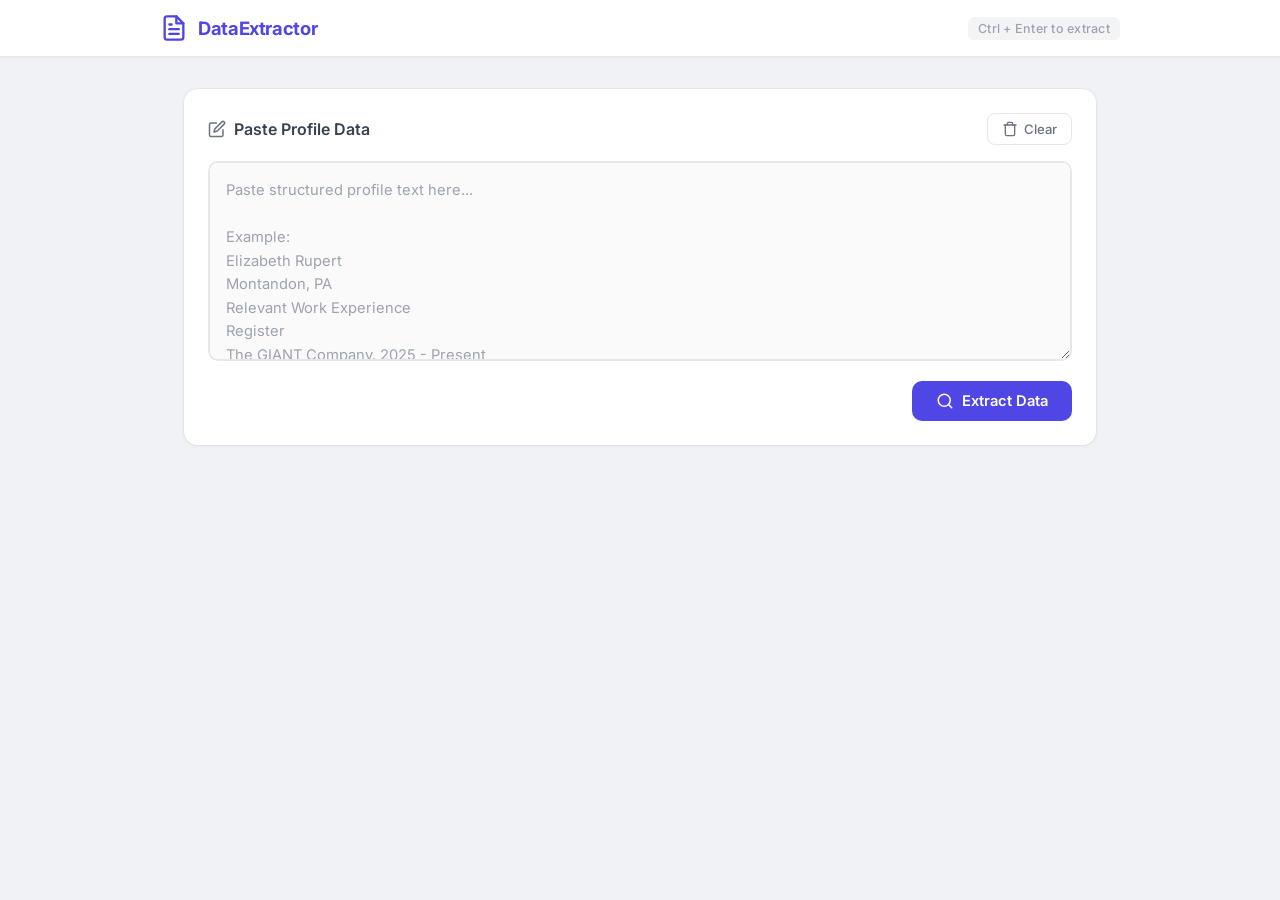
==== templates/index.html @ 6ea0b806 "Initial release: Text Extractor web app - Flask backend with structure-aware text parser for extract" ====
<!DOCTYPE html>
<html lang="en">
<head>
    <meta charset="UTF-8">
    <meta name="viewport" content="width=device-width, initial-scale=1.0">
    <title>Data Extractor</title>
    <link rel="stylesheet" href="/static/style.css">
    <link rel="preconnect" href="https://fonts.googleapis.com">
    <link rel="preconnect" href="https://fonts.gstatic.com" crossorigin>
    <link href="https://fonts.googleapis.com/css2?family=Inter:wght@400;500;600;700&display=swap" rel="stylesheet">
</head>
<body>
    <!-- Header -->
    <header class="header">
        <div class="header-inner">
            <div class="logo">
                <svg width="28" height="28" viewBox="0 0 24 24" fill="none" stroke="currentColor" stroke-width="2" stroke-linecap="round" stroke-linejoin="round">
                    <path d="M14 2H6a2 2 0 0 0-2 2v16a2 2 0 0 0 2 2h12a2 2 0 0 0 2-2V8z"></path>
                    <polyline points="14 2 14 8 20 8"></polyline>
                    <line x1="16" y1="13" x2="8" y2="13"></line>
                    <line x1="16" y1="17" x2="8" y2="17"></line>
                    <polyline points="10 9 9 9 8 9"></polyline>
                </svg>
                <span>DataExtractor</span>
            </div>
            <div class="header-hint">Ctrl + Enter to extract</div>
        </div>
    </header>

    <main class="main">
        <!-- Input Section -->
        <section class="input-section">
            <div class="section-header">
                <h2>
                    <svg width="18" height="18" viewBox="0 0 24 24" fill="none" stroke="currentColor" stroke-width="2" stroke-linecap="round" stroke-linejoin="round">
                        <path d="M11 4H4a2 2 0 0 0-2 2v14a2 2 0 0 0 2 2h14a2 2 0 0 0 2-2v-7"></path>
                        <path d="M18.5 2.5a2.121 2.121 0 0 1 3 3L12 15l-4 1 1-4 9.5-9.5z"></path>
                    </svg>
                    Paste Profile Data
                </h2>
                <button id="clear-btn" class="btn-ghost" onclick="clearAll()" title="Clear all">
                    <svg width="16" height="16" viewBox="0 0 24 24" fill="none" stroke="currentColor" stroke-width="2" stroke-linecap="round" stroke-linejoin="round">
                        <polyline points="3 6 5 6 21 6"></polyline>
                        <path d="M19 6v14a2 2 0 0 1-2 2H7a2 2 0 0 1-2-2V6m3 0V4a2 2 0 0 1 2-2h4a2 2 0 0 1 2 2v2"></path>
                    </svg>
                    Clear
                </button>
            </div>
            <textarea id="input-text" placeholder="Paste structured profile text here...&#10;&#10;Example:&#10;Elizabeth Rupert&#10;Montandon, PA&#10;Relevant Work Experience&#10;Register&#10;The GIANT Company, 2025 - Present"></textarea>
            <div class="input-actions">
                <button id="extract-btn" class="btn-primary" onclick="extractData()">
                    <svg width="18" height="18" viewBox="0 0 24 24" fill="none" stroke="currentColor" stroke-width="2" stroke-linecap="round" stroke-linejoin="round">
                        <circle cx="11" cy="11" r="8"></circle>
                        <line x1="21" y1="21" x2="16.65" y2="16.65"></line>
                    </svg>
                    Extract Data
                </button>
            </div>
        </section>

        <!-- Stats Cards -->
        <section id="stats" class="stats hidden">
            <div class="stat-card">
                <div class="stat-icon people-icon">
                    <svg width="22" height="22" viewBox="0 0 24 24" fill="none" stroke="currentColor" stroke-width="2" stroke-linecap="round" stroke-linejoin="round">
                        <path d="M17 21v-2a4 4 0 0 0-4-4H5a4 4 0 0 0-4 4v2"></path>
                        <circle cx="9" cy="7" r="4"></circle>
                        <path d="M23 21v-2a4 4 0 0 0-3-3.87"></path>
                        <path d="M16 3.13a4 4 0 0 1 0 7.75"></path>
                    </svg>
                </div>
                <div class="stat-info">
                    <span class="stat-value" id="stat-people">0</span>
                    <span class="stat-label">People</span>
                </div>
            </div>
            <div class="stat-card">
                <div class="stat-icon location-icon">
                    <svg width="22" height="22" viewBox="0 0 24 24" fill="none" stroke="currentColor" stroke-width="2" stroke-linecap="round" stroke-linejoin="round">
                        <path d="M21 10c0 7-9 13-9 13s-9-6-9-13a9 9 0 0 1 18 0z"></path>
                        <circle cx="12" cy="10" r="3"></circle>
                    </svg>
                </div>
                <div class="stat-info">
                    <span class="stat-value" id="stat-locations">0</span>
                    <span class="stat-label">Locations</span>
                </div>
            </div>
            <div class="stat-card">
                <div class="stat-icon title-icon">
                    <svg width="22" height="22" viewBox="0 0 24 24" fill="none" stroke="currentColor" stroke-width="2" stroke-linecap="round" stroke-linejoin="round">
                        <rect x="2" y="7" width="20" height="14" rx="2" ry="2"></rect>
                        <path d="M16 21V5a2 2 0 0 0-2-2h-4a2 2 0 0 0-2 2v16"></path>
                    </svg>
                </div>
                <div class="stat-info">
                    <span class="stat-value" id="stat-titles">0</span>
                    <span class="stat-label">Titles</span>
                </div>
            </div>
            <div class="stat-card stat-action">
                <button class="btn-success" onclick="downloadCSV()">
                    <svg width="18" height="18" viewBox="0 0 24 24" fill="none" stroke="currentColor" stroke-width="2" stroke-linecap="round" stroke-linejoin="round">
                        <path d="M21 15v4a2 2 0 0 1-2 2H5a2 2 0 0 1-2-2v-4"></path>
                        <polyline points="7 10 12 15 17 10"></polyline>
                        <line x1="12" y1="15" x2="12" y2="3"></line>
                    </svg>
                    Download CSV
                </button>
            </div>
        </section>

        <!-- Results Table -->
        <section id="results" class="results-section hidden">
            <div class="table-wrapper">
                <table id="results-table">
                    <thead>
                        <tr>
                            <th class="th-num">#</th>
                            <th class="th-name">Name</th>
                            <th class="th-location">Location</th>
                            <th class="th-titles">Title(s)</th>
                        </tr>
                    </thead>
                    <tbody id="results-body"></tbody>
                </table>
            </div>
        </section>

        <!-- Error -->
        <div id="error" class="error hidden"></div>
    </main>

    <script>
        let extractedPeople = [];

        async function extractData() {
            const text = document.getElementById('input-text').value;
            const btn = document.getElementById('extract-btn');
            const results = document.getElementById('results');
            const stats = document.getElementById('stats');
            const error = document.getElementById('error');

            if (!text.trim()) {
                error.textContent = 'Please enter some text first.';
                error.classList.remove('hidden');
                results.classList.add('hidden');
                stats.classList.add('hidden');
                return;
            }

            btn.disabled = true;
            btn.innerHTML = '<svg class="spin" width="18" height="18" viewBox="0 0 24 24" fill="none" stroke="currentColor" stroke-width="2"><path d="M21 12a9 9 0 1 1-6.219-8.56"></path></svg> Extracting...';
            error.classList.add('hidden');

            try {
                const response = await fetch('/extract', {
                    method: 'POST',
                    headers: { 'Content-Type': 'application/json' },
                    body: JSON.stringify({ text })
                });

                if (!response.ok) {
                    const errData = await response.json();
                    throw new Error(errData.error || 'Extraction failed');
                }

                const data = await response.json();
                extractedPeople = data.people;
                renderTable(data.people);

                // Animate stat counters
                animateCounter('stat-people', data.people.length);
                animateCounter('stat-locations', data.locations.length);
                animateCounter('stat-titles', data.titles.length);

                stats.classList.remove('hidden');
                results.classList.remove('hidden');

                // Smooth scroll to results
                stats.scrollIntoView({ behavior: 'smooth', block: 'start' });
            } catch (err) {
                error.textContent = err.message;
                error.classList.remove('hidden');
                results.classList.add('hidden');
                stats.classList.add('hidden');
            } finally {
                btn.disabled = false;
                btn.innerHTML = '<svg width="18" height="18" viewBox="0 0 24 24" fill="none" stroke="currentColor" stroke-width="2" stroke-linecap="round" stroke-linejoin="round"><circle cx="11" cy="11" r="8"></circle><line x1="21" y1="21" x2="16.65" y2="16.65"></line></svg> Extract Data';
            }
        }

        function animateCounter(id, target) {
            const el = document.getElementById(id);
            let current = 0;
            const step = Math.max(1, Math.floor(target / 20));
            const interval = setInterval(() => {
                current += step;
                if (current >= target) {
                    current = target;
                    clearInterval(interval);
                }
                el.textContent = current;
            }, 30);
        }

        function renderTable(people) {
            const tbody = document.getElementById('results-body');
            tbody.innerHTML = '';

            if (people.length === 0) {
                const tr = document.createElement('tr');
                tr.innerHTML = '<td colspan="4" class="empty-msg">No profiles found. Make sure the text follows the expected format.</td>';
                tbody.appendChild(tr);
                return;
            }

            people.forEach((person, index) => {
                const tr = document.createElement('tr');
                tr.style.animationDelay = `${index * 0.02}s`;
                tr.className = 'fade-in-row';

                const tdNum = document.createElement('td');
                tdNum.textContent = index + 1;
                tdNum.className = 'row-num';

                const tdName = document.createElement('td');
                tdName.className = 'cell-name';
                const nameSpan = document.createElement('span');
                nameSpan.className = 'name-text';
                nameSpan.textContent = person.name || '\u2014';
                tdName.appendChild(nameSpan);

                const tdLoc = document.createElement('td');
                tdLoc.className = 'cell-location';
                if (person.location) {
                    tdLoc.innerHTML = '<svg width="14" height="14" viewBox="0 0 24 24" fill="none" stroke="currentColor" stroke-width="2" stroke-linecap="round" stroke-linejoin="round" style="opacity:0.5;vertical-align:-2px;margin-right:4px"><path d="M21 10c0 7-9 13-9 13s-9-6-9-13a9 9 0 0 1 18 0z"></path><circle cx="12" cy="10" r="3"></circle></svg>' + person.location;
                } else {
                    tdLoc.textContent = '\u2014';
                }

                const tdTitles = document.createElement('td');
                tdTitles.className = 'cell-titles';
                if (person.titles.length > 0) {
                    person.titles.forEach(title => {
                        const span = document.createElement('span');
                        span.className = 'title-tag';
                        span.textContent = title;
                        tdTitles.appendChild(span);
                    });
                } else {
                    tdTitles.innerHTML = '<span class="no-title">\u2014</span>';
                }

                tr.appendChild(tdNum);
                tr.appendChild(tdName);
                tr.appendChild(tdLoc);
                tr.appendChild(tdTitles);
                tbody.appendChild(tr);
            });
        }

        function downloadCSV() {
            if (extractedPeople.length === 0) return;

            const escapeCSV = (val) => {
                if (!val) return '';
                const str = String(val);
                if (str.includes(',') || str.includes('"') || str.includes('\n')) {
                    return '"' + str.replace(/"/g, '""') + '"';
                }
                return str;
            };

            const rows = [['#', 'Name', 'Location', 'Title(s)']];
            extractedPeople.forEach((person, i) => {
                rows.push([
                    i + 1,
                    escapeCSV(person.name),
                    escapeCSV(person.location),
                    escapeCSV(person.titles.join('; '))
                ]);
            });

            const csv = rows.map(r => r.join(',')).join('\n');
            const blob = new Blob([csv], { type: 'text/csv;charset=utf-8;' });
            const url = URL.createObjectURL(blob);
            const a = document.createElement('a');
            a.href = url;
            a.download = 'extracted_data.csv';
            a.click();
            URL.revokeObjectURL(url);
        }

        function clearAll() {
            document.getElementById('input-text').value = '';
            document.getElementById('results').classList.add('hidden');
            document.getElementById('stats').classList.add('hidden');
            document.getElementById('error').classList.add('hidden');
            extractedPeople = [];
            document.getElementById('input-text').focus();
        }

        // Ctrl+Enter to extract
        document.getElementById('input-text').addEventListener('keydown', function(e) {
            if (e.ctrlKey && e.key === 'Enter') extractData();
        });
    </script>
</body>
</html>
---- static/style.css ----
/* ===== Reset & Base ===== */
* {
    margin: 0;
    padding: 0;
    box-sizing: border-box;
}

body {
    font-family: 'Inter', -apple-system, BlinkMacSystemFont, "Segoe UI", Roboto, sans-serif;
    background: #f0f2f5;
    color: #1a1a2e;
    min-height: 100vh;
}

/* ===== Header ===== */
.header {
    background: #fff;
    border-bottom: 1px solid #e5e7eb;
    padding: 0 24px;
    position: sticky;
    top: 0;
    z-index: 100;
    box-shadow: 0 1px 3px rgba(0, 0, 0, 0.04);
}

.header-inner {
    max-width: 960px;
    margin: 0 auto;
    display: flex;
    align-items: center;
    justify-content: space-between;
    height: 56px;
}

.logo {
    display: flex;
    align-items: center;
    gap: 10px;
    font-size: 1.15rem;
    font-weight: 700;
    color: #4f46e5;
    letter-spacing: -0.02em;
}

.logo svg {
    flex-shrink: 0;
}

.header-hint {
    font-size: 0.78rem;
    color: #9ca3af;
    background: #f3f4f6;
    padding: 4px 10px;
    border-radius: 6px;
    font-weight: 500;
    letter-spacing: 0.02em;
}

/* ===== Main ===== */
.main {
    max-width: 960px;
    margin: 0 auto;
    padding: 32px 24px 64px;
}

/* ===== Input Section ===== */
.input-section {
    background: #fff;
    border-radius: 14px;
    padding: 24px;
    box-shadow: 0 1px 4px rgba(0, 0, 0, 0.06), 0 0 0 1px rgba(0, 0, 0, 0.03);
}

.section-header {
    display: flex;
    align-items: center;
    justify-content: space-between;
    margin-bottom: 16px;
}

.section-header h2 {
    display: flex;
    align-items: center;
    gap: 8px;
    font-size: 1rem;
    font-weight: 600;
    color: #374151;
}

.section-header h2 svg {
    color: #6b7280;
    flex-shrink: 0;
}

/* ===== Textarea ===== */
textarea {
    width: 100%;
    min-height: 200px;
    padding: 16px;
    border: 2px solid #e5e7eb;
    border-radius: 10px;
    font-size: 0.92rem;
    font-family: 'Inter', -apple-system, BlinkMacSystemFont, "Segoe UI", Roboto, sans-serif;
    resize: vertical;
    transition: border-color 0.2s, box-shadow 0.2s;
    line-height: 1.6;
    color: #1a1a2e;
    background: #fafafa;
}

textarea::placeholder {
    color: #9ca3af;
}

textarea:focus {
    outline: none;
    border-color: #4f46e5;
    box-shadow: 0 0 0 3px rgba(79, 70, 229, 0.1);
    background: #fff;
}

/* ===== Input Actions ===== */
.input-actions {
    display: flex;
    justify-content: flex-end;
    margin-top: 16px;
}

/* ===== Buttons ===== */
.btn-primary {
    display: inline-flex;
    align-items: center;
    gap: 8px;
    padding: 11px 24px;
    background: #4f46e5;
    color: #fff;
    border: none;
    border-radius: 10px;
    font-size: 0.92rem;
    font-weight: 600;
    cursor: pointer;
    transition: background 0.2s, transform 0.1s, box-shadow 0.2s;
    font-family: inherit;
    margin: 0;
}

.btn-primary:hover {
    background: #4338ca;
    box-shadow: 0 2px 8px rgba(79, 70, 229, 0.3);
}

.btn-primary:active {
    transform: scale(0.97);
}

.btn-primary:disabled {
    background: #a5b4fc;
    cursor: not-allowed;
    box-shadow: none;
    transform: none;
}

.btn-ghost {
    display: inline-flex;
    align-items: center;
    gap: 6px;
    padding: 7px 14px;
    background: transparent;
    color: #6b7280;
    border: 1px solid #e5e7eb;
    border-radius: 8px;
    font-size: 0.82rem;
    font-weight: 500;
    cursor: pointer;
    transition: all 0.2s;
    font-family: inherit;
    margin: 0;
}

.btn-ghost:hover {
    background: #f9fafb;
    color: #ef4444;
    border-color: #fecaca;
}

.btn-success {
    display: inline-flex;
    align-items: center;
    gap: 8px;
    padding: 11px 24px;
    background: #059669;
    color: #fff;
    border: none;
    border-radius: 10px;
    font-size: 0.92rem;
    font-weight: 600;
    cursor: pointer;
    transition: background 0.2s, transform 0.1s, box-shadow 0.2s;
    font-family: inherit;
    margin: 0;
    width: 100%;
    justify-content: center;
}

.btn-success:hover {
    background: #047857;
    box-shadow: 0 2px 8px rgba(5, 150, 105, 0.3);
}

.btn-success:active {
    transform: scale(0.97);
}

/* ===== Stats Cards ===== */
.stats {
    display: grid;
    grid-template-columns: repeat(4, 1fr);
    gap: 16px;
    margin-top: 28px;
}

.stat-card {
    background: #fff;
    border-radius: 14px;
    padding: 20px;
    display: flex;
    align-items: center;
    gap: 16px;
    box-shadow: 0 1px 4px rgba(0, 0, 0, 0.06), 0 0 0 1px rgba(0, 0, 0, 0.03);
    transition: transform 0.2s, box-shadow 0.2s;
}

.stat-card:hover {
    transform: translateY(-2px);
    box-shadow: 0 4px 12px rgba(0, 0, 0, 0.08), 0 0 0 1px rgba(0, 0, 0, 0.03);
}

.stat-icon {
    width: 48px;
    height: 48px;
    border-radius: 12px;
    display: flex;
    align-items: center;
    justify-content: center;
    flex-shrink: 0;
}

.people-icon {
    background: #ede9fe;
    color: #7c3aed;
}

.location-icon {
    background: #dbeafe;
    color: #2563eb;
}

.title-icon {
    background: #fef3c7;
    color: #d97706;
}

.stat-info {
    display: flex;
    flex-direction: column;
}

.stat-value {
    font-size: 1.6rem;
    font-weight: 700;
    line-height: 1.2;
    color: #111827;
}

.stat-label {
    font-size: 0.78rem;
    font-weight: 500;
    color: #9ca3af;
    text-transform: uppercase;
    letter-spacing: 0.05em;
    margin-top: 2px;
}

.stat-action {
    display: flex;
    align-items: center;
    justify-content: center;
    padding: 16px;
}

/* ===== Results Section ===== */
.results-section {
    margin-top: 28px;
    background: #fff;
    border-radius: 14px;
    box-shadow: 0 1px 4px rgba(0, 0, 0, 0.06), 0 0 0 1px rgba(0, 0, 0, 0.03);
    overflow: hidden;
}

.table-wrapper {
    overflow-x: auto;
}

/* ===== Table ===== */
#results-table {
    width: 100%;
    border-collapse: collapse;
}

#results-table thead {
    background: linear-gradient(135deg, #4f46e5 0%, #6366f1 100%);
    color: #fff;
}

#results-table th {
    padding: 14px 18px;
    text-align: left;
    font-size: 0.78rem;
    text-transform: uppercase;
    letter-spacing: 0.06em;
    font-weight: 600;
}

.th-num {
    width: 50px;
    text-align: center !important;
}

.th-name {
    min-width: 160px;
}

.th-location {
    min-width: 140px;
}

.th-titles {
    min-width: 200px;
}

#results-table td {
    padding: 14px 18px;
    border-bottom: 1px solid #f3f4f6;
    font-size: 0.9rem;
    vertical-align: middle;
}

#results-table tbody tr:last-child td {
    border-bottom: none;
}

#results-table tbody tr:hover {
    background: #f8fafc;
}

/* Row number */
.row-num {
    color: #c0c5ce;
    font-size: 0.82rem;
    font-weight: 500;
    text-align: center !important;
    width: 50px;
}

/* Name cell */
.cell-name {
    font-weight: 600;
    white-space: nowrap;
    color: #111827;
}

.name-text {
    display: inline-block;
}

/* Location cell */
.cell-location {
    color: #6b7280;
    white-space: nowrap;
    font-size: 0.88rem;
}

/* Titles cell */
.cell-titles {
    display: flex;
    flex-wrap: wrap;
    gap: 6px;
    align-items: center;
}

.title-tag {
    display: inline-block;
    background: #eef2ff;
    color: #4338ca;
    padding: 4px 12px;
    border-radius: 20px;
    font-size: 0.78rem;
    font-weight: 500;
    white-space: nowrap;
    border: 1px solid #e0e7ff;
    transition: background 0.15s;
}

.title-tag:hover {
    background: #e0e7ff;
}

.no-title {
    color: #d1d5db;
}

/* ===== Empty message ===== */
.empty-msg {
    color: #9ca3af;
    font-size: 0.9rem;
    font-style: italic;
    padding: 32px !important;
    text-align: center;
}

/* ===== Error ===== */
.error {
    margin-top: 20px;
    padding: 14px 18px;
    background: #fef2f2;
    color: #dc2626;
    border-radius: 10px;
    font-size: 0.9rem;
    font-weight: 500;
    border: 1px solid #fecaca;
}

/* ===== Hidden ===== */
.hidden {
    display: none !important;
}

/* ===== Animations ===== */
.fade-in-row {
    animation: fadeInRow 0.3s ease both;
}

@keyframes fadeInRow {
    from {
        opacity: 0;
        transform: translateY(6px);
    }
    to {
        opacity: 1;
        transform: translateY(0);
    }
}

/* Spinner for loading state */
.spin {
    animation: spin 0.8s linear infinite;
}

@keyframes spin {
    from { transform: rotate(0deg); }
    to { transform: rotate(360deg); }
}

/* ===== Responsive ===== */
@media (max-width: 768px) {
    .stats {
        grid-template-columns: repeat(2, 1fr);
    }

    .main {
        padding: 20px 16px 48px;
    }

    .input-section {
        padding: 18px;
    }

    .header-hint {
        display: none;
    }
}

@media (max-width: 480px) {
    .stats {
        grid-template-columns: 1fr;
    }

    .th-num,
    .row-num {
        display: none;
    }

    .cell-name {
        white-space: normal;
    }

    #results-table th,
    #results-table td {
        padding: 10px 12px;
    }

    .stat-card {
        padding: 16px;
    }

    .section-header {
        flex-wrap: wrap;
        gap: 8px;
    }
}
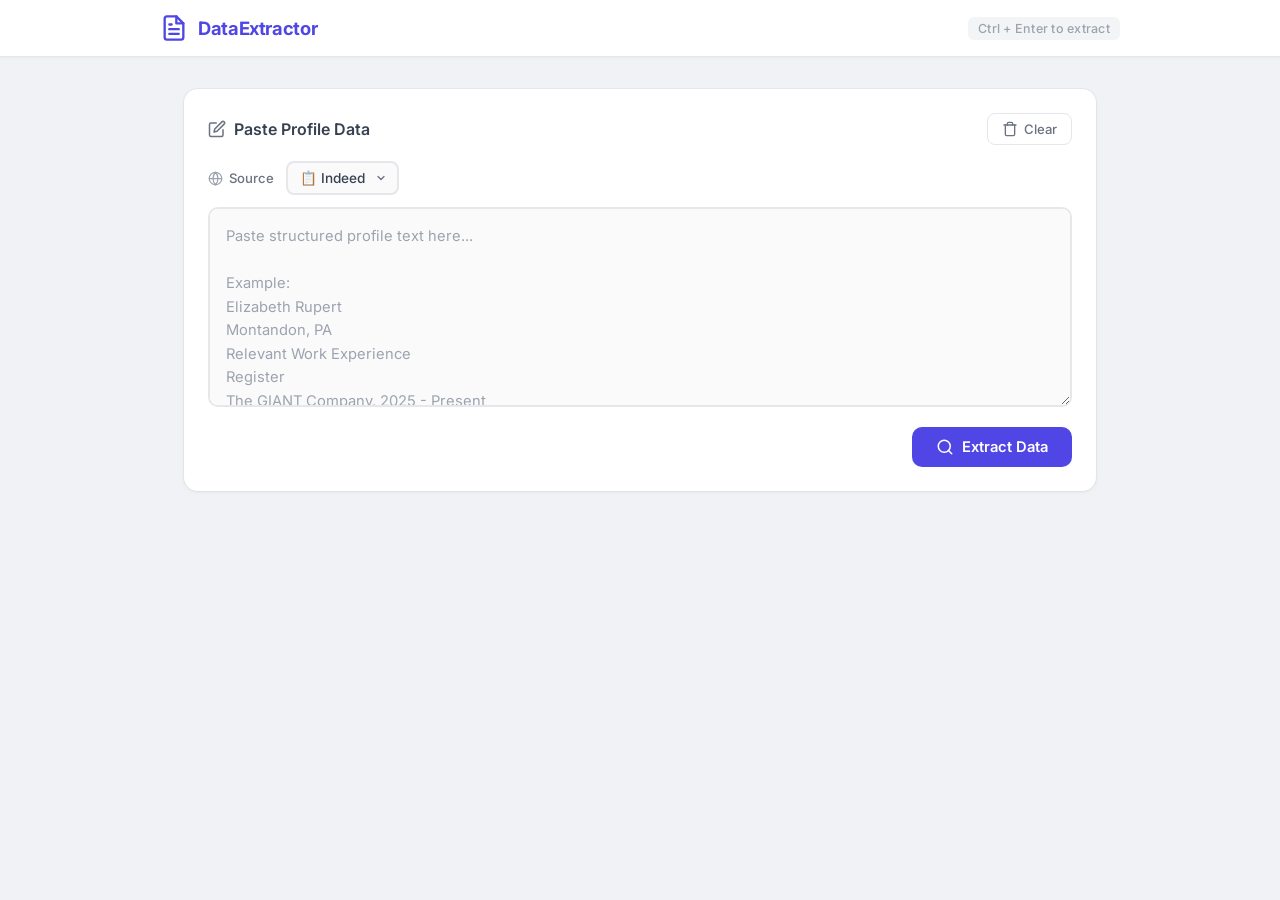
==== commit ce9e178e: "Add source dropdown with Indeed as default option Adds a styled "Source" dropdown above the textarea" ====
--- a/templates/index.html
+++ b/templates/index.html
@@ -46,6 +46,19 @@
                     Clear
                 </button>
             </div>
+            <div class="source-row">
+                <label class="source-label" for="source-select">
+                    <svg width="15" height="15" viewBox="0 0 24 24" fill="none" stroke="currentColor" stroke-width="2" stroke-linecap="round" stroke-linejoin="round">
+                        <circle cx="12" cy="12" r="10"></circle>
+                        <line x1="2" y1="12" x2="22" y2="12"></line>
+                        <path d="M12 2a15.3 15.3 0 0 1 4 10 15.3 15.3 0 0 1-4 10 15.3 15.3 0 0 1-4-10 15.3 15.3 0 0 1 4-10z"></path>
+                    </svg>
+                    Source
+                </label>
+                <select id="source-select" class="source-select">
+                    <option value="indeed" selected>📋 Indeed</option>
+                </select>
+            </div>
             <textarea id="input-text" placeholder="Paste structured profile text here...&#10;&#10;Example:&#10;Elizabeth Rupert&#10;Montandon, PA&#10;Relevant Work Experience&#10;Register&#10;The GIANT Company, 2025 - Present"></textarea>
             <div class="input-actions">
                 <button id="extract-btn" class="btn-primary" onclick="extractData()">
--- a/static/style.css
+++ b/static/style.css
@@ -90,6 +90,59 @@
 .section-header h2 svg {
     color: #6b7280;
     flex-shrink: 0;
+}
+
+/* ===== Source Dropdown ===== */
+.source-row {
+    display: flex;
+    align-items: center;
+    gap: 12px;
+    margin-bottom: 12px;
+}
+
+.source-label {
+    display: flex;
+    align-items: center;
+    gap: 6px;
+    font-size: 0.82rem;
+    font-weight: 500;
+    color: #6b7280;
+    white-space: nowrap;
+}
+
+.source-label svg {
+    color: #9ca3af;
+}
+
+.source-select {
+    padding: 7px 32px 7px 12px;
+    border: 2px solid #e5e7eb;
+    border-radius: 8px;
+    font-size: 0.85rem;
+    font-family: 'Inter', -apple-system, BlinkMacSystemFont, "Segoe UI", Roboto, sans-serif;
+    font-weight: 500;
+    color: #374151;
+    background: #fafafa;
+    cursor: pointer;
+    transition: border-color 0.2s, box-shadow 0.2s;
+    appearance: none;
+    -webkit-appearance: none;
+    -moz-appearance: none;
+    background-image: url("data:image/svg+xml,%3Csvg xmlns='http://www.w3.org/2000/svg' width='12' height='12' viewBox='0 0 24 24' fill='none' stroke='%236b7280' stroke-width='2.5' stroke-linecap='round' stroke-linejoin='round'%3E%3Cpolyline points='6 9 12 15 18 9'%3E%3C/polyline%3E%3C/svg%3E");
+    background-repeat: no-repeat;
+    background-position: right 10px center;
+}
+
+.source-select:hover {
+    border-color: #d1d5db;
+    background-color: #f3f4f6;
+}
+
+.source-select:focus {
+    outline: none;
+    border-color: #4f46e5;
+    box-shadow: 0 0 0 3px rgba(79, 70, 229, 0.1);
+    background-color: #fff;
 }
 
 /* ===== Textarea ===== */
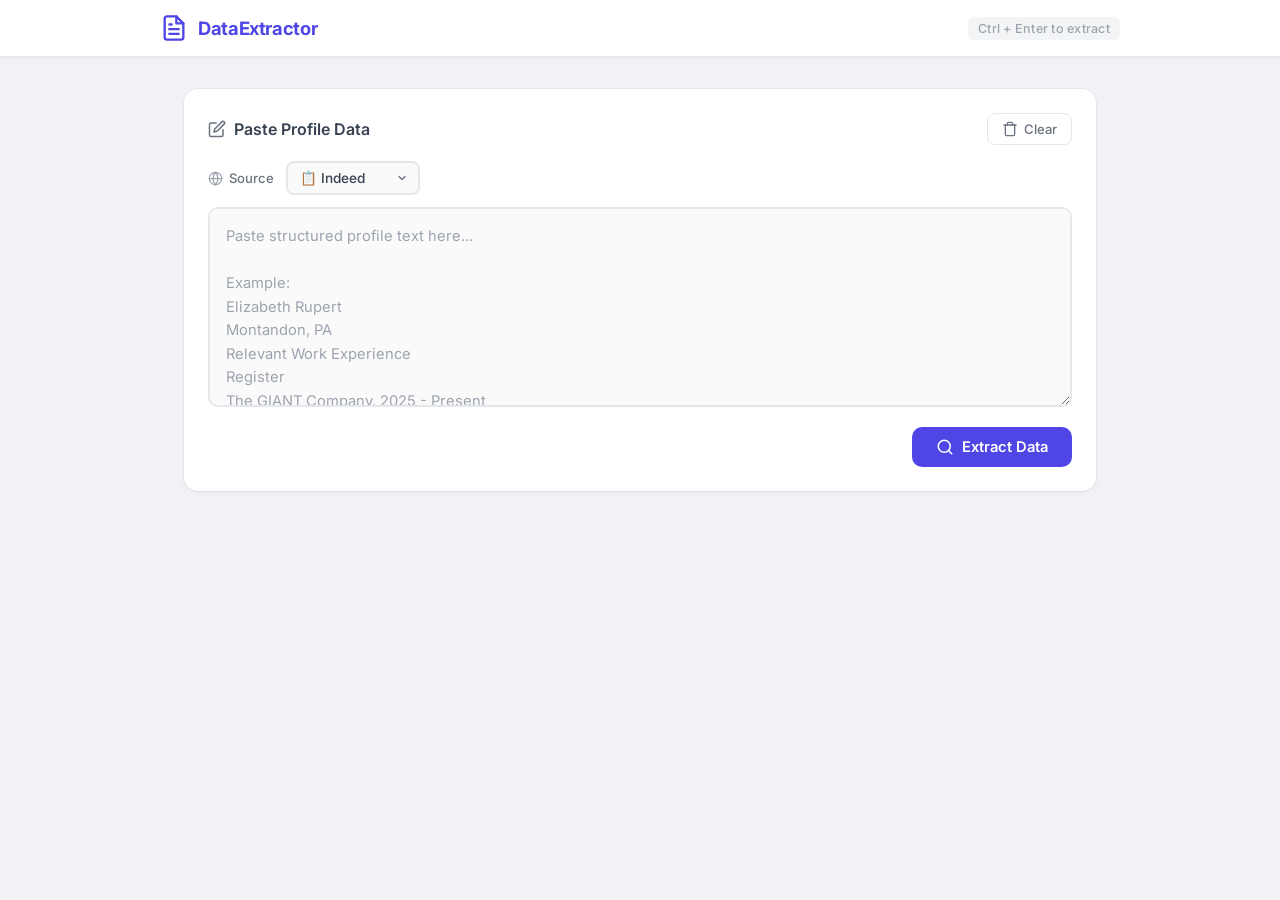
==== commit b3f1e9cc: "Add SignalHire as second extraction source - New SignalHire parser that extracts names, locations, a" ====
--- a/templates/index.html
+++ b/templates/index.html
@@ -55,8 +55,9 @@
                     </svg>
                     Source
                 </label>
-                <select id="source-select" class="source-select">
+                <select id="source-select" class="source-select" onchange="updatePlaceholder()">
                     <option value="indeed" selected>📋 Indeed</option>
+                    <option value="signalhire">🔍 SignalHire</option>
                 </select>
             </div>
             <textarea id="input-text" placeholder="Paste structured profile text here...&#10;&#10;Example:&#10;Elizabeth Rupert&#10;Montandon, PA&#10;Relevant Work Experience&#10;Register&#10;The GIANT Company, 2025 - Present"></textarea>
@@ -170,7 +171,7 @@
                 const response = await fetch('/extract', {
                     method: 'POST',
                     headers: { 'Content-Type': 'application/json' },
-                    body: JSON.stringify({ text })
+                    body: JSON.stringify({ text, source: document.getElementById('source-select').value })
                 });
 
                 if (!response.ok) {
@@ -314,6 +315,16 @@
             document.getElementById('input-text').focus();
         }
 
+        function updatePlaceholder() {
+            const source = document.getElementById('source-select').value;
+            const ta = document.getElementById('input-text');
+            if (source === 'signalhire') {
+                ta.placeholder = 'Paste SignalHire search results here...\n\nExample:\n* S\nSusan Grimes\nDentist at\n__Shelburne Village Dentistry__\nShelburne, Vermont, United States\n37 years exp';
+            } else {
+                ta.placeholder = 'Paste structured profile text here...\n\nExample:\nElizabeth Rupert\nMontandon, PA\nRelevant Work Experience\nRegister\nThe GIANT Company, 2025 - Present';
+            }
+        }
+
         // Ctrl+Enter to extract
         document.getElementById('input-text').addEventListener('keydown', function(e) {
             if (e.ctrlKey && e.key === 'Enter') extractData();
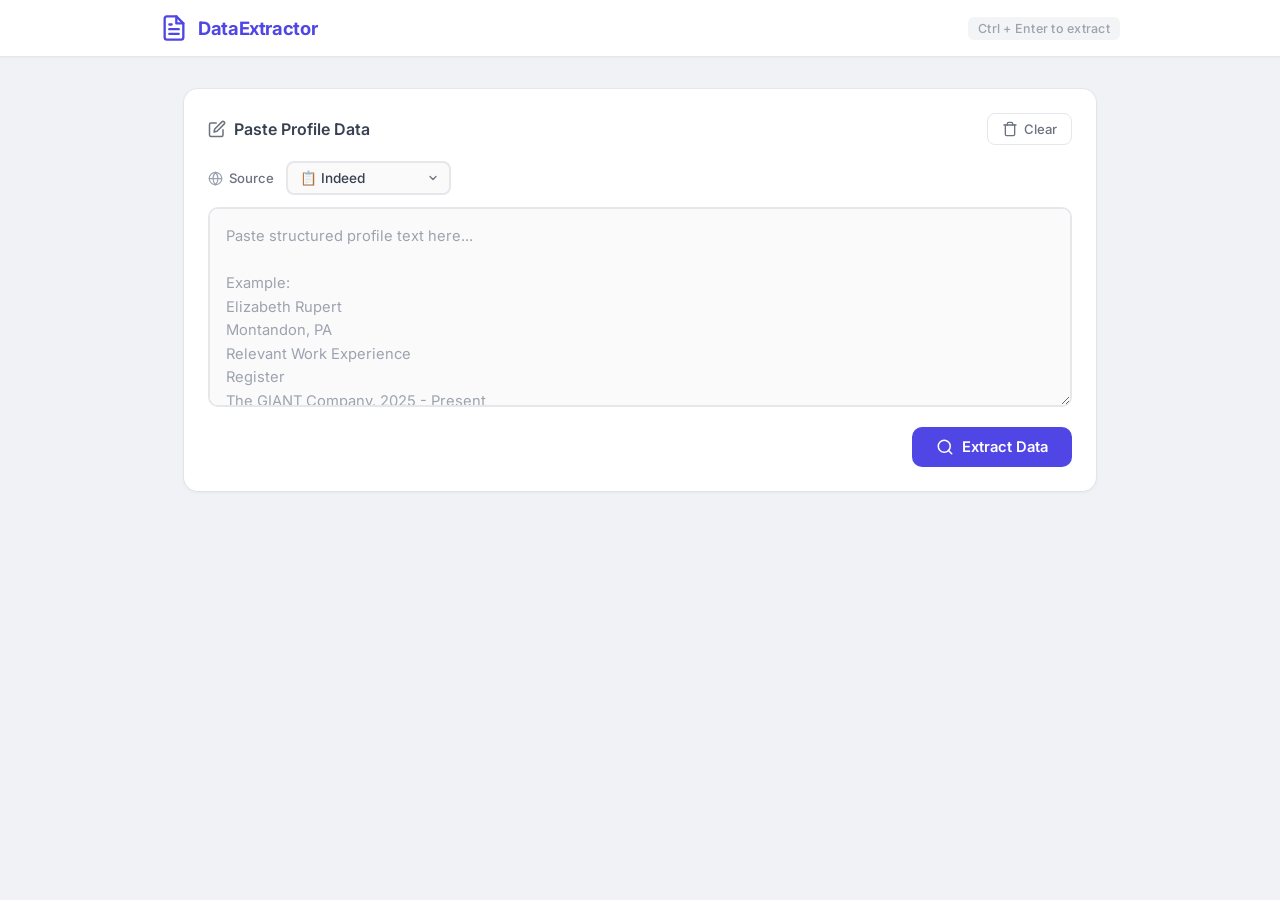
==== commit a79e5fb2: "Add LinkedIn X-ray as third extraction source New parser for Google X-ray search results of LinkedIn" ====
--- a/templates/index.html
+++ b/templates/index.html
@@ -58,6 +58,7 @@
                 <select id="source-select" class="source-select" onchange="updatePlaceholder()">
                     <option value="indeed" selected>📋 Indeed</option>
                     <option value="signalhire">🔍 SignalHire</option>
+                    <option value="linkedin_xray">🔗 LinkedIn X-ray</option>
                 </select>
             </div>
             <textarea id="input-text" placeholder="Paste structured profile text here...&#10;&#10;Example:&#10;Elizabeth Rupert&#10;Montandon, PA&#10;Relevant Work Experience&#10;Register&#10;The GIANT Company, 2025 - Present"></textarea>
@@ -320,6 +321,8 @@
             const ta = document.getElementById('input-text');
             if (source === 'signalhire') {
                 ta.placeholder = 'Paste SignalHire search results here...\n\nExample:\n* S\nSusan Grimes\nDentist at\n__Shelburne Village Dentistry__\nShelburne, Vermont, United States\n37 years exp';
+            } else if (source === 'linkedin_xray') {
+                ta.placeholder = 'Paste LinkedIn X-ray (Google) search results here...\n\nExample:\nDana J. Ellis BS,RN - Registered Nurse at The University of ...\nLinkedIn \u00b7 Dana J. Ellis BS,RN\n90+ followers\nBurlington, Vermont, United States \u00b7 Med/Surg Resource Staff RN \u00b7 The University of Vermont Medical Center';
             } else {
                 ta.placeholder = 'Paste structured profile text here...\n\nExample:\nElizabeth Rupert\nMontandon, PA\nRelevant Work Experience\nRegister\nThe GIANT Company, 2025 - Present';
             }
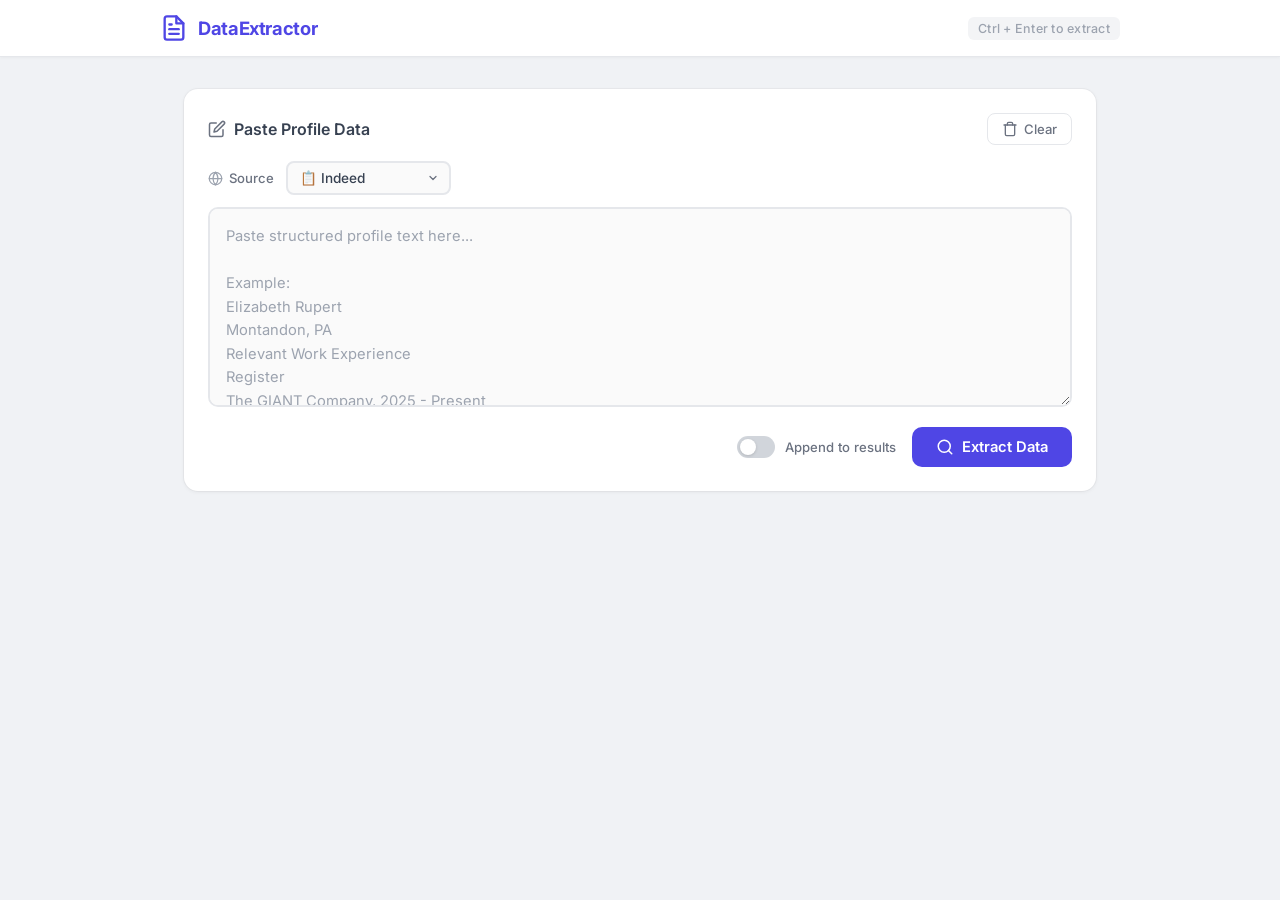
==== commit 666670fc: "Add Append Mode for bulk profile processing New toggle switch next to Extract button lets users accu" ====
--- a/templates/index.html
+++ b/templates/index.html
@@ -63,6 +63,11 @@
             </div>
             <textarea id="input-text" placeholder="Paste structured profile text here...&#10;&#10;Example:&#10;Elizabeth Rupert&#10;Montandon, PA&#10;Relevant Work Experience&#10;Register&#10;The GIANT Company, 2025 - Present"></textarea>
             <div class="input-actions">
+                <label class="append-toggle" title="Keep previous results and add new ones">
+                    <input type="checkbox" id="append-check">
+                    <span class="append-slider"></span>
+                    <span class="append-label">Append to results</span>
+                </label>
                 <button id="extract-btn" class="btn-primary" onclick="extractData()">
                     <svg width="18" height="18" viewBox="0 0 24 24" fill="none" stroke="currentColor" stroke-width="2" stroke-linecap="round" stroke-linejoin="round">
                         <circle cx="11" cy="11" r="8"></circle>
@@ -124,6 +129,9 @@
                 </button>
             </div>
         </section>
+
+        <!-- Batch Info -->
+        <div id="batch-info" class="batch-info hidden"></div>
 
         <!-- Results Table -->
         <section id="results" class="results-section hidden">
@@ -148,6 +156,7 @@
 
     <script>
         let extractedPeople = [];
+        let batchCount = 0;
 
         async function extractData() {
             const text = document.getElementById('input-text').value;
@@ -155,12 +164,17 @@
             const results = document.getElementById('results');
             const stats = document.getElementById('stats');
             const error = document.getElementById('error');
+            const batchInfo = document.getElementById('batch-info');
+            const appendMode = document.getElementById('append-check').checked;
 
             if (!text.trim()) {
                 error.textContent = 'Please enter some text first.';
                 error.classList.remove('hidden');
-                results.classList.add('hidden');
-                stats.classList.add('hidden');
+                if (!appendMode) {
+                    results.classList.add('hidden');
+                    stats.classList.add('hidden');
+                    batchInfo.classList.add('hidden');
+                }
                 return;
             }
 
@@ -181,24 +195,57 @@
                 }
 
                 const data = await response.json();
-                extractedPeople = data.people;
-                renderTable(data.people);
+                const newPeople = data.people;
+
+                if (appendMode && extractedPeople.length > 0) {
+                    // Append new people to existing results
+                    extractedPeople = extractedPeople.concat(newPeople);
+                    batchCount++;
+                } else {
+                    // Replace mode
+                    extractedPeople = newPeople;
+                    batchCount = 1;
+                }
+
+                renderTable(extractedPeople);
+
+                // Calculate unique stats from accumulated data
+                const uniqueNames = new Set(extractedPeople.map(p => p.name).filter(Boolean));
+                const uniqueLocations = new Set(extractedPeople.map(p => p.location).filter(Boolean));
+                const uniqueTitles = new Set(extractedPeople.flatMap(p => p.titles));
 
                 // Animate stat counters
-                animateCounter('stat-people', data.people.length);
-                animateCounter('stat-locations', data.locations.length);
-                animateCounter('stat-titles', data.titles.length);
+                animateCounter('stat-people', extractedPeople.length);
+                animateCounter('stat-locations', uniqueLocations.size);
+                animateCounter('stat-titles', uniqueTitles.size);
 
                 stats.classList.remove('hidden');
                 results.classList.remove('hidden');
+
+                // Show batch info in append mode
+                if (appendMode && batchCount > 1) {
+                    batchInfo.innerHTML = '<svg width="14" height="14" viewBox="0 0 24 24" fill="none" stroke="currentColor" stroke-width="2" stroke-linecap="round" stroke-linejoin="round" style="vertical-align:-2px"><path d="M12 2v4M12 18v4M4.93 4.93l2.83 2.83M16.24 16.24l2.83 2.83M2 12h4M18 12h4M4.93 19.07l2.83-2.83M16.24 7.76l2.83-2.83"></path></svg> Batch ' + batchCount + ' \u2014 <strong>' + extractedPeople.length + ' profiles</strong> total' + (newPeople.length > 0 ? ' (+' + newPeople.length + ' new)' : '');
+                    batchInfo.classList.remove('hidden');
+                } else {
+                    batchInfo.classList.add('hidden');
+                }
+
+                // In append mode, clear textarea for next paste
+                if (appendMode) {
+                    document.getElementById('input-text').value = '';
+                    document.getElementById('input-text').focus();
+                }
 
                 // Smooth scroll to results
                 stats.scrollIntoView({ behavior: 'smooth', block: 'start' });
             } catch (err) {
                 error.textContent = err.message;
                 error.classList.remove('hidden');
-                results.classList.add('hidden');
-                stats.classList.add('hidden');
+                if (!appendMode) {
+                    results.classList.add('hidden');
+                    stats.classList.add('hidden');
+                    batchInfo.classList.add('hidden');
+                }
             } finally {
                 btn.disabled = false;
                 btn.innerHTML = '<svg width="18" height="18" viewBox="0 0 24 24" fill="none" stroke="currentColor" stroke-width="2" stroke-linecap="round" stroke-linejoin="round"><circle cx="11" cy="11" r="8"></circle><line x1="21" y1="21" x2="16.65" y2="16.65"></line></svg> Extract Data';
@@ -312,7 +359,9 @@
             document.getElementById('results').classList.add('hidden');
             document.getElementById('stats').classList.add('hidden');
             document.getElementById('error').classList.add('hidden');
+            document.getElementById('batch-info').classList.add('hidden');
             extractedPeople = [];
+            batchCount = 0;
             document.getElementById('input-text').focus();
         }
 
--- a/static/style.css
+++ b/static/style.css
@@ -175,8 +175,78 @@
 /* ===== Input Actions ===== */
 .input-actions {
     display: flex;
+    align-items: center;
     justify-content: flex-end;
+    gap: 16px;
     margin-top: 16px;
+}
+
+/* ===== Append Toggle ===== */
+.append-toggle {
+    display: flex;
+    align-items: center;
+    gap: 10px;
+    cursor: pointer;
+    user-select: none;
+}
+
+.append-toggle input[type="checkbox"] {
+    display: none;
+}
+
+.append-slider {
+    position: relative;
+    width: 38px;
+    height: 22px;
+    background: #d1d5db;
+    border-radius: 11px;
+    transition: background 0.25s;
+    flex-shrink: 0;
+}
+
+.append-slider::after {
+    content: '';
+    position: absolute;
+    top: 3px;
+    left: 3px;
+    width: 16px;
+    height: 16px;
+    background: #fff;
+    border-radius: 50%;
+    transition: transform 0.25s;
+    box-shadow: 0 1px 3px rgba(0,0,0,0.15);
+}
+
+.append-toggle input:checked + .append-slider {
+    background: #4f46e5;
+}
+
+.append-toggle input:checked + .append-slider::after {
+    transform: translateX(16px);
+}
+
+.append-label {
+    font-size: 0.82rem;
+    font-weight: 500;
+    color: #6b7280;
+    transition: color 0.2s;
+}
+
+.append-toggle input:checked ~ .append-label {
+    color: #4f46e5;
+}
+
+/* ===== Batch Info ===== */
+.batch-info {
+    margin-top: 16px;
+    padding: 10px 16px;
+    background: #eef2ff;
+    color: #4338ca;
+    border-radius: 8px;
+    font-size: 0.82rem;
+    font-weight: 500;
+    text-align: center;
+    border: 1px solid #e0e7ff;
 }
 
 /* ===== Buttons ===== */
@@ -560,4 +630,16 @@
         flex-wrap: wrap;
         gap: 8px;
     }
-}
+
+    .input-actions {
+        flex-wrap: wrap;
+        justify-content: space-between;
+    }
+
+    .append-toggle {
+        order: 2;
+        width: 100%;
+        justify-content: center;
+        margin-top: 4px;
+    }
+}
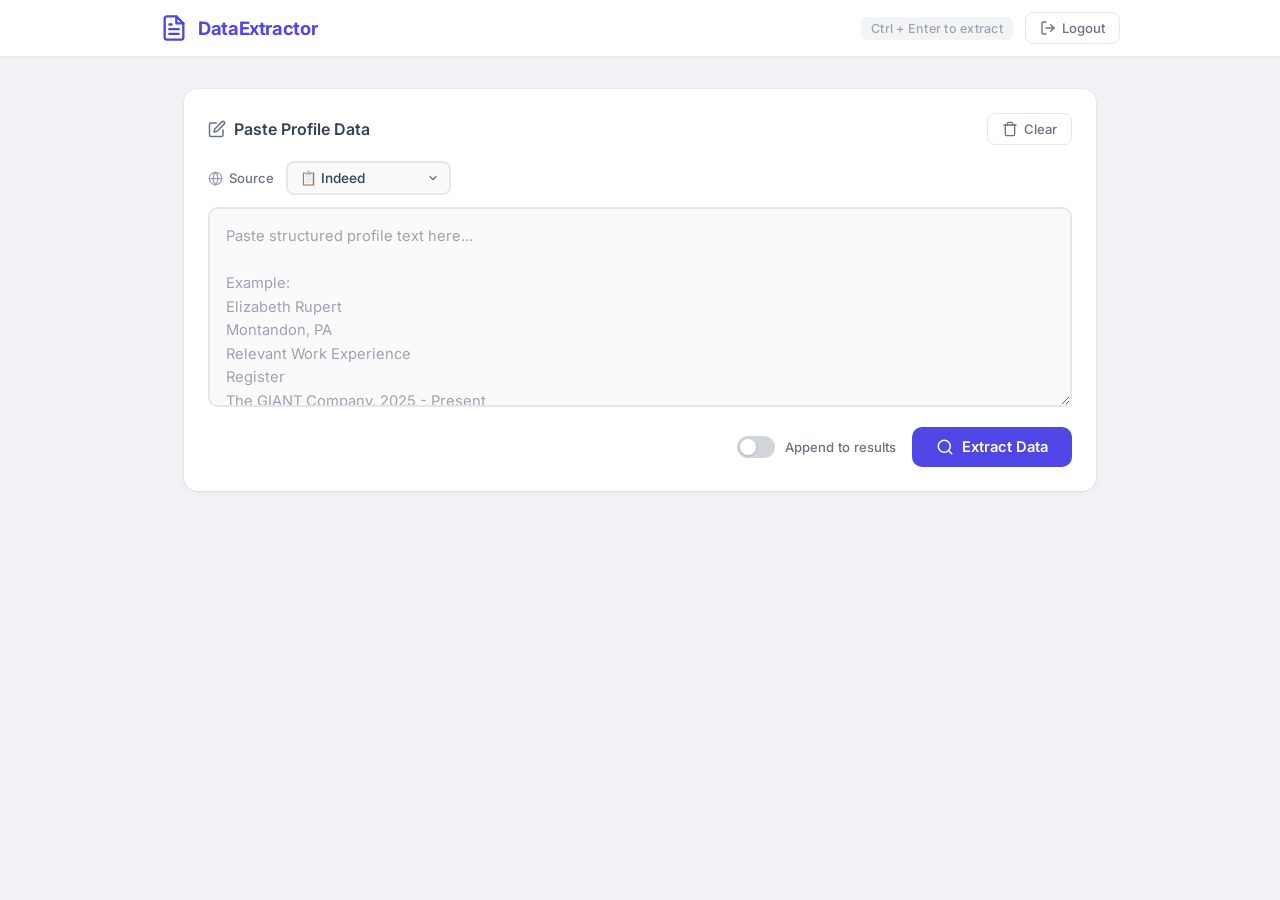
==== commit be780132: "feat: add logout button to header" ====
--- a/templates/index.html
+++ b/templates/index.html
@@ -23,7 +23,17 @@
                 </svg>
                 <span>DataExtractor</span>
             </div>
-            <div class="header-hint">Ctrl + Enter to extract</div>
+            <div style="display: flex; align-items: center; gap: 12px;">
+                <div class="header-hint">Ctrl + Enter to extract</div>
+                <a href="/auth/logout" class="btn-ghost" style="text-decoration: none;">
+                    <svg width="16" height="16" viewBox="0 0 24 24" fill="none" stroke="currentColor" stroke-width="2" stroke-linecap="round" stroke-linejoin="round">
+                        <path d="M9 21H5a2 2 0 0 1-2-2V5a2 2 0 0 1 2-2h4"></path>
+                        <polyline points="16 17 21 12 16 7"></polyline>
+                        <line x1="21" y1="12" x2="9" y2="12"></line>
+                    </svg>
+                    Logout
+                </a>
+            </div>
         </div>
     </header>
 
@@ -59,6 +69,7 @@
                     <option value="indeed" selected>📋 Indeed</option>
                     <option value="signalhire">🔍 SignalHire</option>
                     <option value="linkedin_xray">🔗 LinkedIn X-ray</option>
+                    <option value="linkedin_rps">🏢 LinkedIn RPS</option>
                 </select>
             </div>
             <textarea id="input-text" placeholder="Paste structured profile text here...&#10;&#10;Example:&#10;Elizabeth Rupert&#10;Montandon, PA&#10;Relevant Work Experience&#10;Register&#10;The GIANT Company, 2025 - Present"></textarea>
@@ -372,6 +383,8 @@
                 ta.placeholder = 'Paste SignalHire search results here...\n\nExample:\n* S\nSusan Grimes\nDentist at\n__Shelburne Village Dentistry__\nShelburne, Vermont, United States\n37 years exp';
             } else if (source === 'linkedin_xray') {
                 ta.placeholder = 'Paste LinkedIn X-ray (Google) search results here...\n\nExample:\nDana J. Ellis BS,RN - Registered Nurse at The University of ...\nLinkedIn \u00b7 Dana J. Ellis BS,RN\n90+ followers\nBurlington, Vermont, United States \u00b7 Med/Surg Resource Staff RN \u00b7 The University of Vermont Medical Center';
+            } else if (source === 'linkedin_rps') {
+                ta.placeholder = 'Paste LinkedIn Recruiter search results here...\n\nExample:\n1. Select John Smith, DDS\nJohn Smith\nThird degree connection\u00b7 3rd\nGeneral Dentist at Main Street Dental\nBurlington, Vermont, United States\n\u00b7 Dentists';
             } else {
                 ta.placeholder = 'Paste structured profile text here...\n\nExample:\nElizabeth Rupert\nMontandon, PA\nRelevant Work Experience\nRegister\nThe GIANT Company, 2025 - Present';
             }
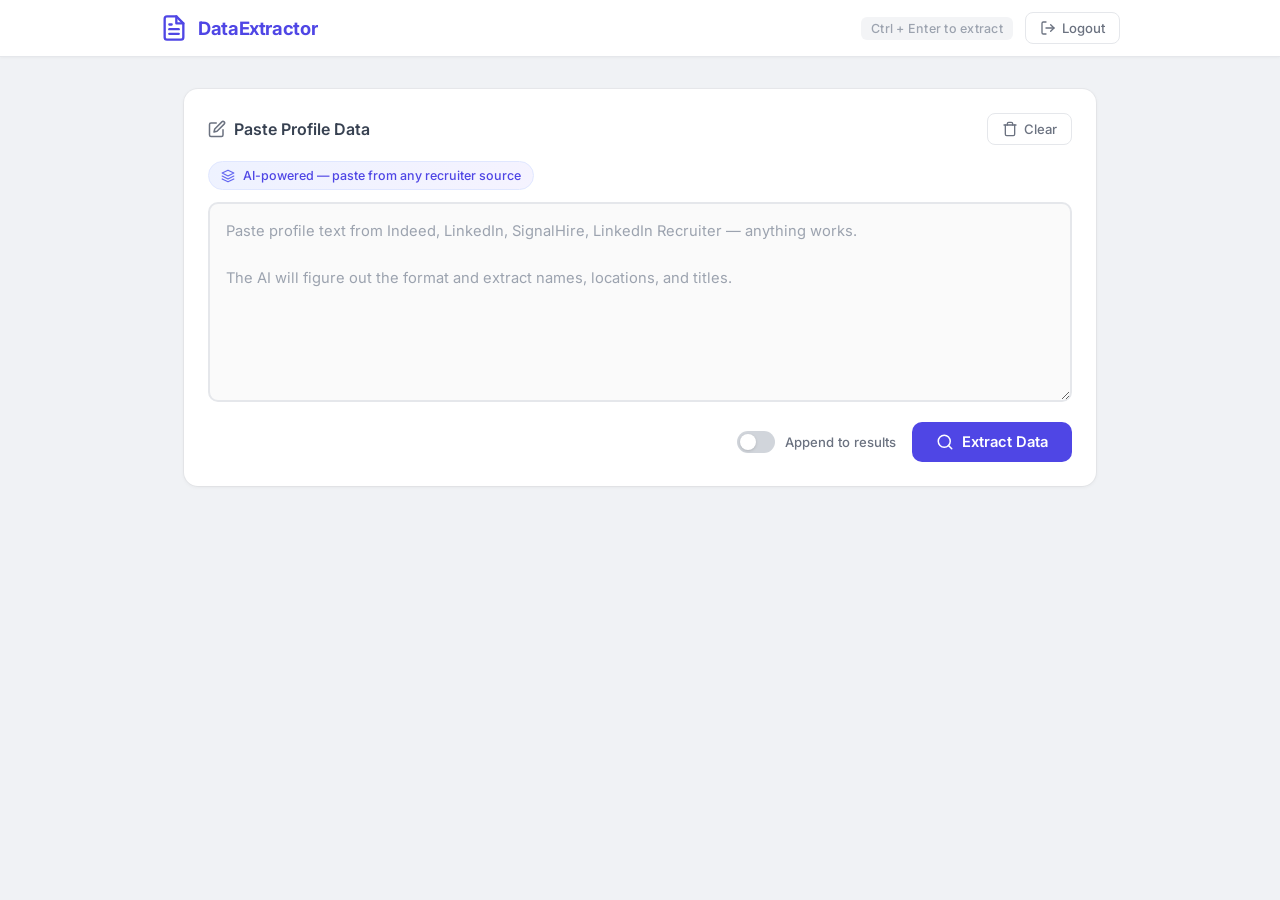
==== commit b953c359: "Replace regex parsers with Cerebras LLM extraction The four hand-written regex parsers (Indeed, Sign" ====
--- a/templates/index.html
+++ b/templates/index.html
@@ -56,23 +56,15 @@
                     Clear
                 </button>
             </div>
-            <div class="source-row">
-                <label class="source-label" for="source-select">
-                    <svg width="15" height="15" viewBox="0 0 24 24" fill="none" stroke="currentColor" stroke-width="2" stroke-linecap="round" stroke-linejoin="round">
-                        <circle cx="12" cy="12" r="10"></circle>
-                        <line x1="2" y1="12" x2="22" y2="12"></line>
-                        <path d="M12 2a15.3 15.3 0 0 1 4 10 15.3 15.3 0 0 1-4 10 15.3 15.3 0 0 1-4-10 15.3 15.3 0 0 1 4-10z"></path>
-                    </svg>
-                    Source
-                </label>
-                <select id="source-select" class="source-select" onchange="updatePlaceholder()">
-                    <option value="indeed" selected>📋 Indeed</option>
-                    <option value="signalhire">🔍 SignalHire</option>
-                    <option value="linkedin_xray">🔗 LinkedIn X-ray</option>
-                    <option value="linkedin_rps">🏢 LinkedIn RPS</option>
-                </select>
-            </div>
-            <textarea id="input-text" placeholder="Paste structured profile text here...&#10;&#10;Example:&#10;Elizabeth Rupert&#10;Montandon, PA&#10;Relevant Work Experience&#10;Register&#10;The GIANT Company, 2025 - Present"></textarea>
+            <div class="ai-badge">
+                <svg width="14" height="14" viewBox="0 0 24 24" fill="none" stroke="currentColor" stroke-width="2" stroke-linecap="round" stroke-linejoin="round">
+                    <path d="M12 2L2 7l10 5 10-5-10-5z"></path>
+                    <path d="M2 17l10 5 10-5"></path>
+                    <path d="M2 12l10 5 10-5"></path>
+                </svg>
+                AI-powered &mdash; paste from any recruiter source
+            </div>
+            <textarea id="input-text" placeholder="Paste profile text from Indeed, LinkedIn, SignalHire, LinkedIn Recruiter — anything works.&#10;&#10;The AI will figure out the format and extract names, locations, and titles."></textarea>
             <div class="input-actions">
                 <label class="append-toggle" title="Keep previous results and add new ones">
                     <input type="checkbox" id="append-check">
@@ -197,7 +189,7 @@
                 const response = await fetch('/extract', {
                     method: 'POST',
                     headers: { 'Content-Type': 'application/json' },
-                    body: JSON.stringify({ text, source: document.getElementById('source-select').value })
+                    body: JSON.stringify({ text })
                 });
 
                 if (!response.ok) {
@@ -376,20 +368,6 @@
             document.getElementById('input-text').focus();
         }
 
-        function updatePlaceholder() {
-            const source = document.getElementById('source-select').value;
-            const ta = document.getElementById('input-text');
-            if (source === 'signalhire') {
-                ta.placeholder = 'Paste SignalHire search results here...\n\nExample:\n* S\nSusan Grimes\nDentist at\n__Shelburne Village Dentistry__\nShelburne, Vermont, United States\n37 years exp';
-            } else if (source === 'linkedin_xray') {
-                ta.placeholder = 'Paste LinkedIn X-ray (Google) search results here...\n\nExample:\nDana J. Ellis BS,RN - Registered Nurse at The University of ...\nLinkedIn \u00b7 Dana J. Ellis BS,RN\n90+ followers\nBurlington, Vermont, United States \u00b7 Med/Surg Resource Staff RN \u00b7 The University of Vermont Medical Center';
-            } else if (source === 'linkedin_rps') {
-                ta.placeholder = 'Paste LinkedIn Recruiter search results here...\n\nExample:\n1. Select John Smith, DDS\nJohn Smith\nThird degree connection\u00b7 3rd\nGeneral Dentist at Main Street Dental\nBurlington, Vermont, United States\n\u00b7 Dentists';
-            } else {
-                ta.placeholder = 'Paste structured profile text here...\n\nExample:\nElizabeth Rupert\nMontandon, PA\nRelevant Work Experience\nRegister\nThe GIANT Company, 2025 - Present';
-            }
-        }
-
         // Ctrl+Enter to extract
         document.getElementById('input-text').addEventListener('keydown', function(e) {
             if (e.ctrlKey && e.key === 'Enter') extractData();
--- a/static/style.css
+++ b/static/style.css
@@ -92,57 +92,24 @@
     flex-shrink: 0;
 }
 
-/* ===== Source Dropdown ===== */
-.source-row {
-    display: flex;
-    align-items: center;
-    gap: 12px;
+/* ===== AI Badge ===== */
+.ai-badge {
+    display: inline-flex;
+    align-items: center;
+    gap: 8px;
+    padding: 6px 12px;
+    background: linear-gradient(135deg, #eef2ff 0%, #f5f3ff 100%);
+    color: #4f46e5;
+    border: 1px solid #e0e7ff;
+    border-radius: 999px;
+    font-size: 0.78rem;
+    font-weight: 500;
     margin-bottom: 12px;
-}
-
-.source-label {
-    display: flex;
-    align-items: center;
-    gap: 6px;
-    font-size: 0.82rem;
-    font-weight: 500;
-    color: #6b7280;
-    white-space: nowrap;
-}
-
-.source-label svg {
-    color: #9ca3af;
-}
-
-.source-select {
-    padding: 7px 32px 7px 12px;
-    border: 2px solid #e5e7eb;
-    border-radius: 8px;
-    font-size: 0.85rem;
-    font-family: 'Inter', -apple-system, BlinkMacSystemFont, "Segoe UI", Roboto, sans-serif;
-    font-weight: 500;
-    color: #374151;
-    background: #fafafa;
-    cursor: pointer;
-    transition: border-color 0.2s, box-shadow 0.2s;
-    appearance: none;
-    -webkit-appearance: none;
-    -moz-appearance: none;
-    background-image: url("data:image/svg+xml,%3Csvg xmlns='http://www.w3.org/2000/svg' width='12' height='12' viewBox='0 0 24 24' fill='none' stroke='%236b7280' stroke-width='2.5' stroke-linecap='round' stroke-linejoin='round'%3E%3Cpolyline points='6 9 12 15 18 9'%3E%3C/polyline%3E%3C/svg%3E");
-    background-repeat: no-repeat;
-    background-position: right 10px center;
-}
-
-.source-select:hover {
-    border-color: #d1d5db;
-    background-color: #f3f4f6;
-}
-
-.source-select:focus {
-    outline: none;
-    border-color: #4f46e5;
-    box-shadow: 0 0 0 3px rgba(79, 70, 229, 0.1);
-    background-color: #fff;
+    width: fit-content;
+}
+
+.ai-badge svg {
+    color: #6366f1;
 }
 
 /* ===== Textarea ===== */
